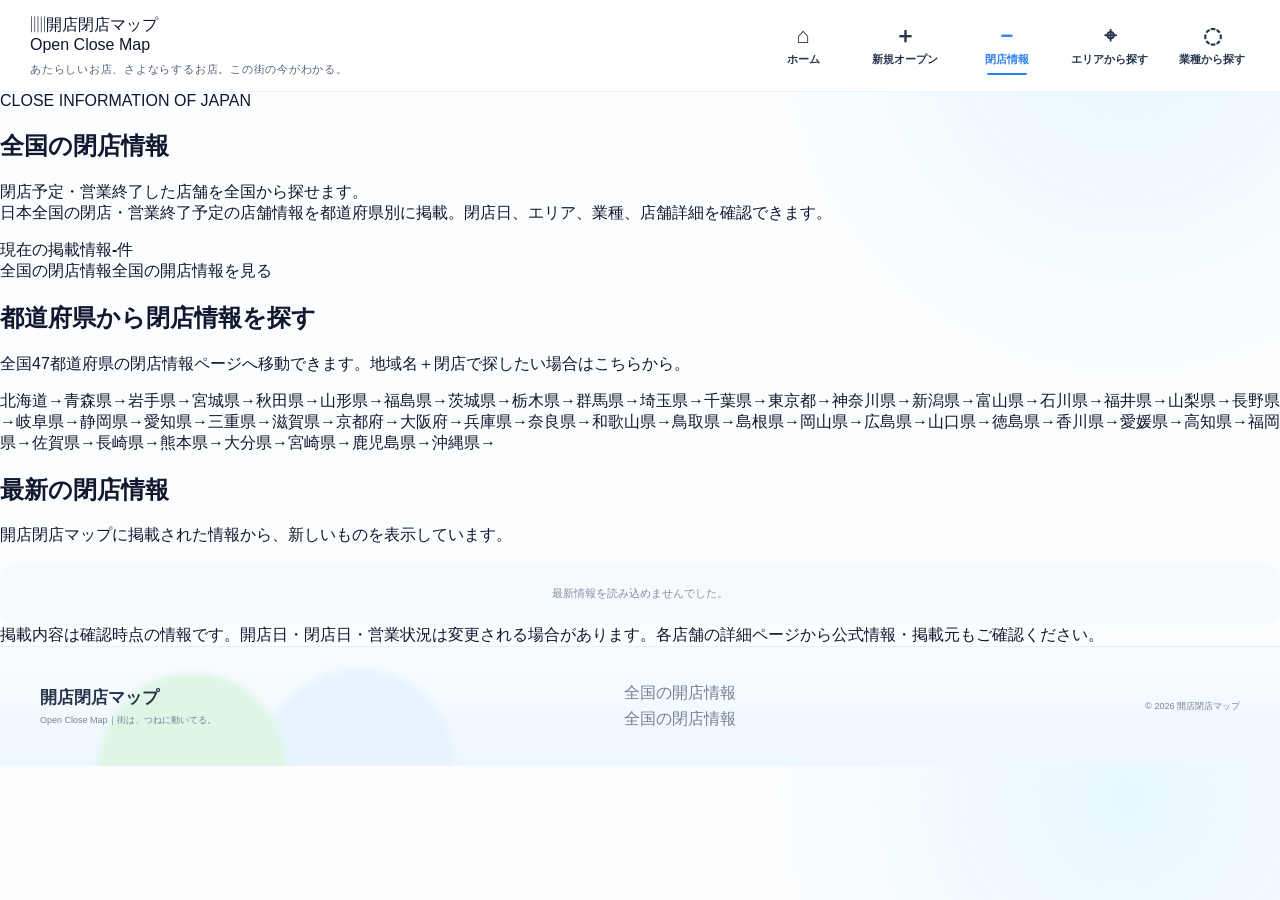
==== close/index.html @ d41801e4 "Add nationwide closing SEO landing page" ====
<!doctype html>
<html lang="ja">
<head>
<meta charset="utf-8">
<meta name="viewport" content="width=device-width,initial-scale=1">
<title>全国の閉店情報｜閉店予定・営業終了店舗一覧｜開店閉店マップ</title>
<meta name="description" content="日本全国の閉店・営業終了予定の店舗情報を都道府県別に掲載。閉店日、エリア、業種、店舗詳細を確認できます。">
<meta name="robots" content="index,follow,max-image-preview:large">
<link rel="canonical" href="https://open-close-map.onrender.com/close/">
<link rel="stylesheet" href="/styles.css">
<meta property="og:type" content="website">
<meta property="og:site_name" content="開店閉店マップ">
<meta property="og:title" content="全国の閉店情報｜閉店予定・営業終了店舗一覧｜開店閉店マップ">
<meta property="og:description" content="日本全国の閉店・営業終了予定の店舗情報を都道府県別に掲載。閉店日、エリア、業種、店舗詳細を確認できます。">
<meta property="og:url" content="https://open-close-map.onrender.com/close/">
<script type="application/ld+json">{"@context":"https://schema.org","@graph":[{"@type":"WebPage","name":"全国の閉店情報｜閉店予定・営業終了店舗一覧｜開店閉店マップ","url":"https://open-close-map.onrender.com/close/","description":"日本全国の閉店・営業終了予定の店舗情報を都道府県別に掲載。閉店日、エリア、業種、店舗詳細を確認できます。"},{"@type":"BreadcrumbList","itemListElement":[{"@type":"ListItem","position":1,"name":"トップ","item":"https://open-close-map.onrender.com/"},{"@type":"ListItem","position":2,"name":"全国の閉店情報","item":"https://open-close-map.onrender.com/close/"}]}]}</script>
<script async src="https://pagead2.googlesyndication.com/pagead/js/adsbygoogle.js?client=ca-pub-5776658615046901" crossorigin="anonymous"></script>
</head>
<body data-status-page="closing">
<header class="site-header">
  <a class="brand-wrap" href="/" aria-label="開店閉店マップ トップ">
    <div class="jp-brand-logo"><span class="jp-brand-pin">▥</span><span class="jp-brand-open">開店</span><span class="jp-brand-close">閉店</span><span class="jp-brand-map">マップ</span></div>
    <div class="brand-english">Open Close Map</div>
    <div class="brand-sub">あたらしいお店、さよならするお店。この街の今がわかる。</div>
  </a>
  <nav class="main-nav" aria-label="メインメニュー">
    <a href="/"><span class="nav-icon">⌂</span>ホーム</a>
    <a href="/open/"><span class="nav-icon">＋</span>新規オープン</a>
    <a href="/close/" class="active"><span class="nav-icon">−</span>閉店情報</a>
    <a href="/#areas"><span class="nav-icon">⌖</span>エリアから探す</a>
    <a href="/#categories"><span class="nav-icon">◌</span>業種から探す</a>
  </nav>
</header>
<main class="status-page-shell">
  <section class="status-page-hero close">
    <div class="status-kicker">CLOSE INFORMATION OF JAPAN</div>
    <h1>全国の閉店情報</h1>
    <p>閉店予定・営業終了した店舗を全国から探せます。<br>日本全国の閉店・営業終了予定の店舗情報を都道府県別に掲載。閉店日、エリア、業種、店舗詳細を確認できます。</p>
    <div class="status-page-count"><span>現在の掲載情報</span><strong id="statusTotal">-</strong><span>件</span></div>
    <div class="status-switch"><a class="close" href="/close/">全国の閉店情報</a><a class="open" href="/open/">全国の開店情報を見る</a></div>
  </section>
  <div class="status-page-grid">
    <section class="status-panel">
      <h2>都道府県から閉店情報を探す</h2>
      <p class="status-panel-copy">全国47都道府県の閉店情報ページへ移動できます。地域名＋閉店で探したい場合はこちらから。</p>
      <div class="prefecture-seo-grid"><a href="/area/北海道/close/"><span>北海道</span><b>→</b></a><a href="/area/青森県/close/"><span>青森県</span><b>→</b></a><a href="/area/岩手県/close/"><span>岩手県</span><b>→</b></a><a href="/area/宮城県/close/"><span>宮城県</span><b>→</b></a><a href="/area/秋田県/close/"><span>秋田県</span><b>→</b></a><a href="/area/山形県/close/"><span>山形県</span><b>→</b></a><a href="/area/福島県/close/"><span>福島県</span><b>→</b></a><a href="/area/茨城県/close/"><span>茨城県</span><b>→</b></a><a href="/area/栃木県/close/"><span>栃木県</span><b>→</b></a><a href="/area/群馬県/close/"><span>群馬県</span><b>→</b></a><a href="/area/埼玉県/close/"><span>埼玉県</span><b>→</b></a><a href="/area/千葉県/close/"><span>千葉県</span><b>→</b></a><a href="/area/東京都/close/"><span>東京都</span><b>→</b></a><a href="/area/神奈川県/close/"><span>神奈川県</span><b>→</b></a><a href="/area/新潟県/close/"><span>新潟県</span><b>→</b></a><a href="/area/富山県/close/"><span>富山県</span><b>→</b></a><a href="/area/石川県/close/"><span>石川県</span><b>→</b></a><a href="/area/福井県/close/"><span>福井県</span><b>→</b></a><a href="/area/山梨県/close/"><span>山梨県</span><b>→</b></a><a href="/area/長野県/close/"><span>長野県</span><b>→</b></a><a href="/area/岐阜県/close/"><span>岐阜県</span><b>→</b></a><a href="/area/静岡県/close/"><span>静岡県</span><b>→</b></a><a href="/area/愛知県/close/"><span>愛知県</span><b>→</b></a><a href="/area/三重県/close/"><span>三重県</span><b>→</b></a><a href="/area/滋賀県/close/"><span>滋賀県</span><b>→</b></a><a href="/area/京都府/close/"><span>京都府</span><b>→</b></a><a href="/area/大阪府/close/"><span>大阪府</span><b>→</b></a><a href="/area/兵庫県/close/"><span>兵庫県</span><b>→</b></a><a href="/area/奈良県/close/"><span>奈良県</span><b>→</b></a><a href="/area/和歌山県/close/"><span>和歌山県</span><b>→</b></a><a href="/area/鳥取県/close/"><span>鳥取県</span><b>→</b></a><a href="/area/島根県/close/"><span>島根県</span><b>→</b></a><a href="/area/岡山県/close/"><span>岡山県</span><b>→</b></a><a href="/area/広島県/close/"><span>広島県</span><b>→</b></a><a href="/area/山口県/close/"><span>山口県</span><b>→</b></a><a href="/area/徳島県/close/"><span>徳島県</span><b>→</b></a><a href="/area/香川県/close/"><span>香川県</span><b>→</b></a><a href="/area/愛媛県/close/"><span>愛媛県</span><b>→</b></a><a href="/area/高知県/close/"><span>高知県</span><b>→</b></a><a href="/area/福岡県/close/"><span>福岡県</span><b>→</b></a><a href="/area/佐賀県/close/"><span>佐賀県</span><b>→</b></a><a href="/area/長崎県/close/"><span>長崎県</span><b>→</b></a><a href="/area/熊本県/close/"><span>熊本県</span><b>→</b></a><a href="/area/大分県/close/"><span>大分県</span><b>→</b></a><a href="/area/宮崎県/close/"><span>宮崎県</span><b>→</b></a><a href="/area/鹿児島県/close/"><span>鹿児島県</span><b>→</b></a><a href="/area/沖縄県/close/"><span>沖縄県</span><b>→</b></a></div>
    </section>
    <section class="status-panel">
      <h2>最新の閉店情報</h2>
      <p class="status-panel-copy">開店閉店マップに掲載された情報から、新しいものを表示しています。</p>
      <div id="statusLatest" class="status-latest-list"><div class="empty">読み込み中...</div></div>
    </section>
  </div>
  <div class="status-page-note">掲載内容は確認時点の情報です。開店日・閉店日・営業状況は変更される場合があります。各店舗の詳細ページから公式情報・掲載元もご確認ください。</div>
</main>
<footer class="site-footer"><div><strong>開店閉店マップ</strong><span>Open Close Map｜街は、つねに動いてる。</span></div><div class="footer-seo-links"><a href="/open/">全国の開店情報</a><a href="/close/">全国の閉店情報</a></div><small>© 2026 開店閉店マップ</small></footer>
<script src="/analytics.js"></script>
<script src="/status-page.js"></script>
</body>
</html>
---- styles.css ----
*{box-sizing:border-box}
:root{
  --ink:#11182f;
  --muted:#657187;
  --line:#e6edf5;
  --blue:#2f80ed;
  --sky:#eefdff;
  --green:#35b458;
  --green-soft:#e9f9ee;
  --pink:#ff5278;
  --pink-soft:#fff0f4;
  --orange:#f6a938;
  --shadow:0 18px 50px rgba(42,79,118,.10);
}
html{scroll-behavior:smooth}
body{
  margin:0;
  color:var(--ink);
  background:
    radial-gradient(circle at 88% 4%,rgba(170,232,255,.24),transparent 26%),
    #fbfdff;
  font-family:-apple-system,BlinkMacSystemFont,"Hiragino Kaku Gothic ProN","Yu Gothic",Meiryo,sans-serif;
  -webkit-font-smoothing:antialiased;
}
button,input{font:inherit}
button{cursor:pointer}
a{color:inherit;text-decoration:none}

.site-header{
  height:92px;
  padding:0 max(30px,calc((100vw - 1440px)/2));
  display:flex;
  align-items:center;
  justify-content:space-between;
  gap:38px;
  position:relative;
  z-index:30;
  background:rgba(255,255,255,.93);
  backdrop-filter:blur(16px);
  border-bottom:1px solid rgba(230,237,245,.72);
}
.brand-wrap{display:block;min-width:330px}
.brand-logo{
  display:flex;
  align-items:center;
  gap:1px;
  font-size:31px;
  line-height:1;
  font-weight:900;
  letter-spacing:-1.8px;
  white-space:nowrap;
}
.brand-open,.brand-close{
  width:35px;height:35px;
  border-radius:50% 50% 50% 12px;
  display:inline-grid;
  place-items:center;
  transform:rotate(-45deg);
  color:#fff;
  font-size:22px;
  margin-right:-1px;
  box-shadow:0 6px 14px rgba(0,0,0,.08);
}
.brand-open{background:linear-gradient(145deg,#63ca64,#2ca951)}
.brand-close{background:linear-gradient(145deg,#ff7692,#f63b67)}
.brand-open::first-letter,.brand-close::first-letter{transform:rotate(45deg)}
.brand-map{margin-left:5px}
.brand-sub{margin-top:8px;font-size:11px;letter-spacing:.07em;color:#536078}

.main-nav{
  display:flex;
  align-items:center;
  justify-content:flex-end;
  gap:26px;
  flex:1;
}
.main-nav a{
  display:flex;
  flex-direction:column;
  align-items:center;
  gap:5px;
  min-width:76px;
  font-size:11px;
  font-weight:800;
  color:#26334c;
  position:relative;
  padding:10px 0;
}
.main-nav a::after{
  content:"";
  position:absolute;
  left:18px;right:18px;bottom:2px;
  height:2px;border-radius:2px;
  background:transparent;
}
.main-nav a:hover,.main-nav a.active{color:var(--blue)}
.main-nav a.active::after{background:var(--blue)}
.nav-icon{font-size:22px;line-height:1;color:inherit}

.hero-shell{
  max-width:1460px;
  margin:0 auto;
  padding:44px 30px 0;
}
.hero-main{
  min-height:590px;
  display:grid;
  grid-template-columns:minmax(360px,.72fr) minmax(620px,1.55fr);
  gap:20px;
  align-items:center;
  background:linear-gradient(120deg,#fff 0%,#fff 28%,#f0fbff 72%,#e7f9ff 100%);
  border-radius:34px;
  overflow:hidden;
  box-shadow:var(--shadow);
  border:1px solid #edf3f8;
  position:relative;
}
.hero-main::before{
  content:"";
  position:absolute;
  width:360px;height:360px;border-radius:50%;
  left:-170px;bottom:-220px;
  background:#eef9ff;
}
.hero-copy{
  padding:60px 18px 66px 54px;
  position:relative;
  z-index:5;
}
.eyebrow{
  display:inline-flex;
  align-items:center;
  gap:7px;
  color:#2f80ed;
  font-size:11px;
  font-weight:900;
  letter-spacing:.16em;
  margin-bottom:18px;
}
.eyebrow::before{
  content:"";
  width:18px;height:6px;
  border-radius:99px;
  background:linear-gradient(90deg,var(--green) 50%,var(--pink) 50%);
}
.hero-copy h1{
  margin:0;
  font-size:clamp(46px,5vw,76px);
  line-height:1.04;
  letter-spacing:-.055em;
  font-weight:900;
}
.hero-copy p{
  margin:22px 0 24px;
  color:#36435c;
  font-size:17px;
  font-weight:700;
  line-height:1.8;
  letter-spacing:.02em;
}
.search-box{
  width:min(100%,520px);
  display:grid;
  grid-template-columns:38px 1fr 104px;
  align-items:center;
  height:64px;
  background:#fff;
  border:1px solid #cfe0f0;
  border-radius:999px;
  padding:5px 6px 5px 16px;
  box-shadow:0 12px 30px rgba(69,118,163,.10);
}
.search-icon{font-size:28px;color:#7887a0;transform:rotate(-12deg)}
.search-box input{
  width:100%;
  border:0;
  outline:0;
  background:transparent;
  color:var(--ink);
  font-size:14px;
  min-width:0;
}
.search-box input::placeholder{color:#8996aa}
.search-box button{
  height:52px;
  border:0;
  border-radius:999px;
  background:linear-gradient(135deg,#3d93f5,#2676df);
  color:#fff;
  font-weight:900;
  box-shadow:0 8px 20px rgba(47,128,237,.23);
}
.hero-shortcuts{
  margin-top:18px;
  display:flex;
  gap:9px;
  flex-wrap:wrap;
}
.shortcut{
  border:0;
  border-radius:999px;
  padding:9px 13px 9px 9px;
  display:flex;
  align-items:center;
  gap:7px;
  background:#fff;
  color:#4d5a70;
  font-size:11px;
  font-weight:800;
  box-shadow:0 8px 18px rgba(68,90,110,.06);
}
.shortcut span{
  padding:5px 8px;
  border-radius:999px;
  color:#fff;
  font-size:9px;
  letter-spacing:.03em;
}
.shortcut.open span{background:var(--green)}
.shortcut.close span{background:var(--pink)}

.hero-map{
  align-self:stretch;
  min-height:590px;
  position:relative;
  overflow:hidden;
  background:#dff6ff;
}
.hero-map>img{
  width:100%;
  height:100%;
  object-fit:cover;
  object-position:center;
  display:block;
  transform:scale(1.05);
}
.hero-map::before{
  content:"";
  position:absolute;
  inset:0 auto 0 0;
  width:110px;
  z-index:2;
  background:linear-gradient(90deg,#f8fdff 0%,rgba(248,253,255,.78) 28%,transparent 100%);
  pointer-events:none;
}
.map-glow{
  position:absolute;inset:auto -80px -90px auto;
  width:310px;height:310px;border-radius:50%;
  background:rgba(255,255,255,.44);
  filter:blur(14px);
}
.hero-latest-card{
  position:absolute;
  z-index:5;
  right:24px;
  bottom:24px;
  width:min(480px,62%);
  background:rgba(255,255,255,.94);
  backdrop-filter:blur(13px);
  border:1px solid rgba(255,255,255,.78);
  border-radius:18px;
  padding:16px 18px 13px;
  box-shadow:0 18px 45px rgba(48,93,124,.16);
}
.hero-latest-head{
  display:flex;
  align-items:center;
  justify-content:space-between;
  gap:15px;
  margin-bottom:8px;
}
.hero-latest-head strong{font-size:13px}
.hero-latest-head a{font-size:10px;color:var(--blue);font-weight:900}
.hero-latest-list{display:grid}
.hero-mini-row{
  display:grid;
  grid-template-columns:54px minmax(0,1fr) auto;
  align-items:center;
  gap:9px;
  min-height:34px;
  border-top:1px solid #eef2f6;
  font-size:10px;
}
.hero-mini-row:first-child{border-top:0}
.hero-mini-status{
  text-align:center;
  padding:4px 5px;
  border-radius:999px;
  color:#fff;
  font-size:8px;
  font-weight:900;
}
.hero-mini-status.opening,.hero-mini-status.open{background:var(--green)}
.hero-mini-status.closing,.hero-mini-status.closed{background:var(--pink)}
.hero-mini-status.tenant{background:var(--orange)}
.hero-mini-name{
  overflow:hidden;
  white-space:nowrap;
  text-overflow:ellipsis;
  font-weight:800;
}
.hero-mini-date{color:#8490a2;white-space:nowrap}
.mini-loading{font-size:11px;color:#8b96a7;padding:12px 0}

.hero-stats{
  max-width:1280px;
  margin:-18px auto 0;
  display:grid;
  grid-template-columns:1.2fr .8fr .8fr;
  gap:14px;
  position:relative;
  z-index:10;
  padding:0 18px;
}
.hero-stat{
  min-height:112px;
  background:#fff;
  border:1px solid #eaf0f5;
  border-radius:20px;
  box-shadow:0 15px 40px rgba(55,86,110,.10);
  display:flex;
  align-items:center;
  gap:20px;
  padding:20px 24px;
}
.stat-icon{
  width:64px;height:64px;border-radius:50%;
  display:grid;place-items:center;
  font-size:28px;font-weight:900;
  background:var(--green-soft);color:var(--green)
}
.hero-stat.close .stat-icon{background:var(--pink-soft);color:var(--pink)}
.hero-stat.total .stat-icon{background:#edf8ff;color:#3494df;border-radius:18px}
.hero-stat span{display:block;font-size:12px;font-weight:900;color:#39465d;margin-bottom:5px}
.hero-stat strong{font-size:35px;line-height:1;letter-spacing:-.04em}
.hero-stat small{font-size:12px;margin-left:5px;color:#58657a;font-weight:800}
.hero-stat.open strong{color:#249f48}
.hero-stat.close strong{color:#ef4468}

.micro-stats{
  display:flex;
  align-items:center;
  justify-content:center;
  gap:12px;
  margin:15px 0 0;
  font-size:11px;
  color:#738095;
}
.micro-stats strong{color:#26334b}
.micro-stats i{width:3px;height:3px;border-radius:50%;background:#bbc5d0}

.finder-wrap,.national-insights,.latest-section{
  max-width:1240px;
  margin:74px auto 0;
  padding:0 24px;
}
.section-intro{text-align:center;margin-bottom:25px}
.section-intro>span,.section-label{
  color:#4192e7;
  font-size:10px;
  font-weight:900;
  letter-spacing:.17em;
}
.section-intro h2{
  margin:8px 0 7px;
  font-size:30px;
  letter-spacing:-.035em;
}
.section-intro p{margin:0;color:#7a8799;font-size:12px}

.finder-grid{
  display:grid;
  grid-template-columns:1fr 1fr;
  gap:18px;
}
.finder-card,.national-panel{
  background:#fff;
  border:1px solid #e7eef5;
  border-radius:24px;
  box-shadow:0 14px 40px rgba(56,83,107,.07);
}
.finder-card{padding:25px}
.finder-card-head{
  display:flex;align-items:center;justify-content:space-between;
  margin-bottom:18px;
}
.finder-card h3{font-size:21px;margin:5px 0 0}
.finder-icon{
  width:46px;height:46px;border-radius:15px;
  display:grid;place-items:center;
  font-size:22px;font-weight:900;
}
.finder-icon.green{color:var(--green);background:var(--green-soft)}
.finder-icon.blue{color:#3d86df;background:#eaf5ff}
.area-grid,.category-grid{
  display:grid;
  grid-template-columns:repeat(3,1fr);
  gap:9px;
}
.area-grid button,.category-grid button{
  min-height:51px;
  border:1px solid #e6edf3;
  border-radius:13px;
  background:#fbfdff;
  color:#2f3b50;
  font-size:12px;
  font-weight:800;
  transition:.16s ease;
}
.area-grid button{
  display:flex;align-items:center;justify-content:space-between;
  padding:0 13px;
}
.area-grid button b{font-size:13px;color:#9aabba}
.area-grid button:hover,.category-grid button:hover{
  transform:translateY(-2px);
  border-color:#b8d8f5;
  background:#f2faff;
  box-shadow:0 8px 20px rgba(60,112,153,.08);
}
.category-grid button small{font-size:9px;color:#95a1b2;margin-left:4px}
.finder-note{margin:12px 2px 0;color:#9aa5b4;font-size:10px}

.national-panel{padding:28px}
.national-head{
  display:flex;justify-content:space-between;align-items:flex-start;gap:18px;
  margin-bottom:15px
}
.national-head h2{font-size:26px;margin:6px 0 5px;letter-spacing:-.03em}
.national-head p{margin:0;color:#7b8798;font-size:11px}
.national-trend-badge{
  border-radius:999px;
  padding:8px 12px;
  background:#eef8ff;
  color:#2d7fc8;
  font-size:10px;
  font-weight:900;
}
.national-kpis{
  display:flex;gap:10px;flex-wrap:wrap;margin:0 0 15px
}
.national-kpis span{
  padding:7px 11px;border-radius:999px;
  background:#f4f7fa;color:#6e7b8d;font-size:10px;font-weight:800
}
.national-kpis span.open{background:var(--green-soft);color:#298f47}
.national-kpis span.close{background:var(--pink-soft);color:#d94363}
.national-kpis strong{margin-left:4px;font-size:12px}
.national-grid{
  display:grid;
  grid-template-columns:minmax(0,1.7fr) minmax(245px,.72fr);
  gap:18px;
}
.national-chart-wrap{
  min-height:260px;
  border:1px solid #e8eef4;
  border-radius:18px;
  background:linear-gradient(180deg,#fafdff,#f7fbfe);
  padding:13px;
}
.national-svg{display:block;width:100%;height:auto}
.nat-grid{stroke:#e5edf4;stroke-width:1}
.nat-axis{fill:#93a0b1;font-size:9px}
.nat-open-bar{fill:#45be63;opacity:.25}
.nat-close-bar{fill:#ff5d7d;opacity:.24}
.nat-open-line{fill:none;stroke:#36ad57;stroke-width:3;stroke-linecap:round;stroke-linejoin:round}
.nat-close-line{fill:none;stroke:#f04c6e;stroke-width:3;stroke-linecap:round;stroke-linejoin:round}
.nat-open-dot{fill:#36ad57;stroke:#fff;stroke-width:2}
.nat-close-dot{fill:#f04c6e;stroke:#fff;stroke-width:2}
.national-legend{display:flex;gap:14px;margin-top:7px;color:#8490a2;font-size:9px}
.national-legend i{width:7px;height:7px;border-radius:50%;display:inline-block;margin-right:4px}
.national-legend .open{background:var(--green)}
.national-legend .close{background:var(--pink)}
.national-categories h3{font-size:13px;margin:4px 0 10px}
.national-cat-list{display:grid;gap:7px}
.national-cat-row{
  display:flex;align-items:center;justify-content:space-between;gap:10px;
  min-height:39px;padding:0 11px;
  border:1px solid #e8eef4;border-radius:12px;background:#fbfdff;
  font-size:10px;font-weight:800
}
.national-cat-row span{overflow:hidden;white-space:nowrap;text-overflow:ellipsis}
.national-cat-row strong.up{color:#25a74c}
.national-cat-row strong.down{color:#ea4967}
.national-cat-row strong.flat{color:#7e8998}
.national-note{margin-top:11px;color:#9ba5b2;font-size:9px;line-height:1.7}

.latest-section{margin-bottom:80px}
.latest-head{
  display:flex;align-items:flex-end;justify-content:space-between;gap:20px;
  margin-bottom:22px;
}
.latest-head h2{font-size:27px;margin:6px 0 0;letter-spacing:-.03em}
.status-tabs{
  display:flex;gap:5px;padding:5px;border-radius:999px;background:#f0f4f8
}
.status-tab{
  min-width:74px;border:0;border-radius:999px;
  padding:9px 15px;background:transparent;
  color:#718095;font-size:10px;font-weight:900
}
.status-tab.active{background:#263651;color:#fff;box-shadow:0 5px 13px rgba(31,48,74,.15)}
.status-tab.opening:not(.active){color:#279f4b}
.status-tab.closing:not(.active){color:#df4465}
.status-tab.active.opening{background:var(--green)}
.status-tab.active.closing{background:var(--pink)}

.store-grid{display:grid;grid-template-columns:repeat(2,1fr);gap:13px}
.store-card{
  min-height:112px;
  display:grid;
  grid-template-columns:58px minmax(0,1fr) auto;
  align-items:center;
  gap:16px;
  background:#fff;
  border:1px solid #e7edf3;
  border-radius:18px;
  padding:17px 18px;
  box-shadow:0 9px 24px rgba(50,76,99,.055);
  transition:.17s ease;
  cursor:pointer;
}
.store-card:hover{
  transform:translateY(-2px);
  border-color:#cde1f1;
  box-shadow:0 15px 34px rgba(55,89,116,.10)
}
.status-orb{
  width:58px;height:58px;border-radius:50% 50% 50% 16px;
  display:grid;place-items:center;
  transform:rotate(-45deg);
  color:#fff;
  box-shadow:0 8px 18px rgba(45,90,70,.10)
}
.status-orb>span{transform:rotate(45deg);font-size:24px}
.status-orb.opening,.status-orb.open{background:linear-gradient(145deg,#58ca69,#27a64b)}
.status-orb.closing,.status-orb.closed{background:linear-gradient(145deg,#ff7390,#f23e64)}
.status-orb.tenant{background:linear-gradient(145deg,#ffc15c,#ed9a21)}
.store-body{min-width:0}
.store-topline{
  display:flex;align-items:center;gap:7px;margin-bottom:6px
}
.badge{
  display:inline-flex;align-items:center;
  padding:4px 8px;border-radius:999px;
  font-size:8px;font-weight:900;color:#fff
}
.badge.opening,.badge.open{background:var(--green)}
.badge.closing,.badge.closed{background:var(--pink)}
.badge.tenant{background:var(--orange)}
.store-name{
  font-size:14px;font-weight:900;
  overflow:hidden;white-space:nowrap;text-overflow:ellipsis
}
.store-meta{font-size:10px;color:#788497;line-height:1.6}
.store-tags{display:flex;gap:5px;margin-top:5px;flex-wrap:wrap}
.store-tag{
  padding:3px 7px;border-radius:999px;
  background:#f2f6f9;color:#718095;font-size:8px;font-weight:800
}
.store-date{
  color:#8894a5;font-size:9px;white-space:nowrap;text-align:right
}
.empty{
  grid-column:1/-1;
  padding:24px;
  border-radius:16px;
  background:#f7fafc;
  color:#8490a2;
  font-size:11px;
  text-align:center
}

.site-footer{
  min-height:120px;
  padding:30px max(30px,calc((100vw - 1200px)/2));
  display:flex;align-items:center;justify-content:space-between;
  background:
    radial-gradient(circle at 15% 100%,#dff5e6 0 8%,transparent 9%),
    radial-gradient(circle at 28% 100%,#e7f4ff 0 10%,transparent 11%),
    linear-gradient(180deg,#f9fcff,#eef8ff);
  color:#738095;
  border-top:1px solid #e8eff5
}
.site-footer div{display:flex;flex-direction:column;gap:5px}
.site-footer strong{color:#26334b;font-size:17px}
.site-footer span,.site-footer small{font-size:9px}

@media(max-width:1100px){
  .site-header{height:auto;padding:17px 24px;align-items:flex-start}
  .brand-wrap{min-width:260px}
  .brand-logo{font-size:27px}
  .main-nav{gap:12px}
  .main-nav a{min-width:58px;font-size:9px}
  .nav-icon{font-size:18px}
  .hero-main{grid-template-columns:.78fr 1.22fr}
  .hero-copy{padding-left:38px}
  .hero-latest-card{width:70%}
}

@media(max-width:850px){
  .site-header{display:block}
  .brand-wrap{min-width:0}
  .main-nav{
    margin-top:14px;
    justify-content:flex-start;
    overflow-x:auto;
    padding-bottom:2px
  }
  .main-nav a{flex:0 0 auto}
  .hero-shell{padding:22px 14px 0}
  .hero-main{
    display:block;
    min-height:0;
    border-radius:25px;
  }
  .hero-copy{padding:38px 26px 28px}
  .hero-copy h1{font-size:54px}
  .hero-copy p{font-size:14px}
  .hero-map{min-height:430px}
  .hero-map::before{display:none}
  .hero-latest-card{right:14px;bottom:14px;width:70%}
  .hero-stats{grid-template-columns:1fr 1fr;margin-top:13px}
  .hero-stat.total{grid-column:1/-1}
  .finder-grid,.national-grid{grid-template-columns:1fr}
  .finder-wrap,.national-insights,.latest-section{margin-top:55px;padding:0 15px}
  .store-grid{grid-template-columns:1fr}
}

@media(max-width:560px){
  .site-header{padding:14px 16px}
  .brand-logo{font-size:24px}
  .brand-open,.brand-close{width:29px;height:29px;font-size:18px}
  .brand-sub{font-size:9px}
  .main-nav{gap:8px}
  .main-nav a{min-width:56px}
  .hero-copy{padding:32px 20px 24px}
  .hero-copy h1{font-size:45px}
  .desktop-br{display:none}
  .search-box{height:56px;grid-template-columns:31px 1fr 76px;padding-left:13px}
  .search-box button{height:46px}
  .search-box input{font-size:12px}
  .hero-map{min-height:350px}
  .hero-map>img{object-position:58% center}
  .hero-latest-card{
    left:12px;right:12px;bottom:12px;width:auto;
    padding:12px 13px 10px
  }
  .hero-latest-head strong{font-size:11px}
  .hero-mini-row{grid-template-columns:48px minmax(0,1fr)}
  .hero-mini-date{display:none}
  .hero-stats{padding:0;grid-template-columns:1fr;margin-top:11px}
  .hero-stat.total{grid-column:auto}
  .hero-stat{min-height:88px;padding:15px 18px}
  .stat-icon{width:50px;height:50px}
  .hero-stat strong{font-size:29px}
  .area-grid,.category-grid{grid-template-columns:1fr 1fr}
  .national-panel,.finder-card{padding:20px}
  .national-head,.latest-head{display:block}
  .national-trend-badge{display:inline-block;margin-top:12px}
  .status-tabs{margin-top:13px;width:100%}
  .status-tab{flex:1;min-width:0}
  .store-card{grid-template-columns:48px minmax(0,1fr)}
  .status-orb{width:48px;height:48px}
  .store-date{display:none}
  .site-footer{display:block;padding:25px 18px}
  .site-footer small{display:block;margin-top:14px}
}
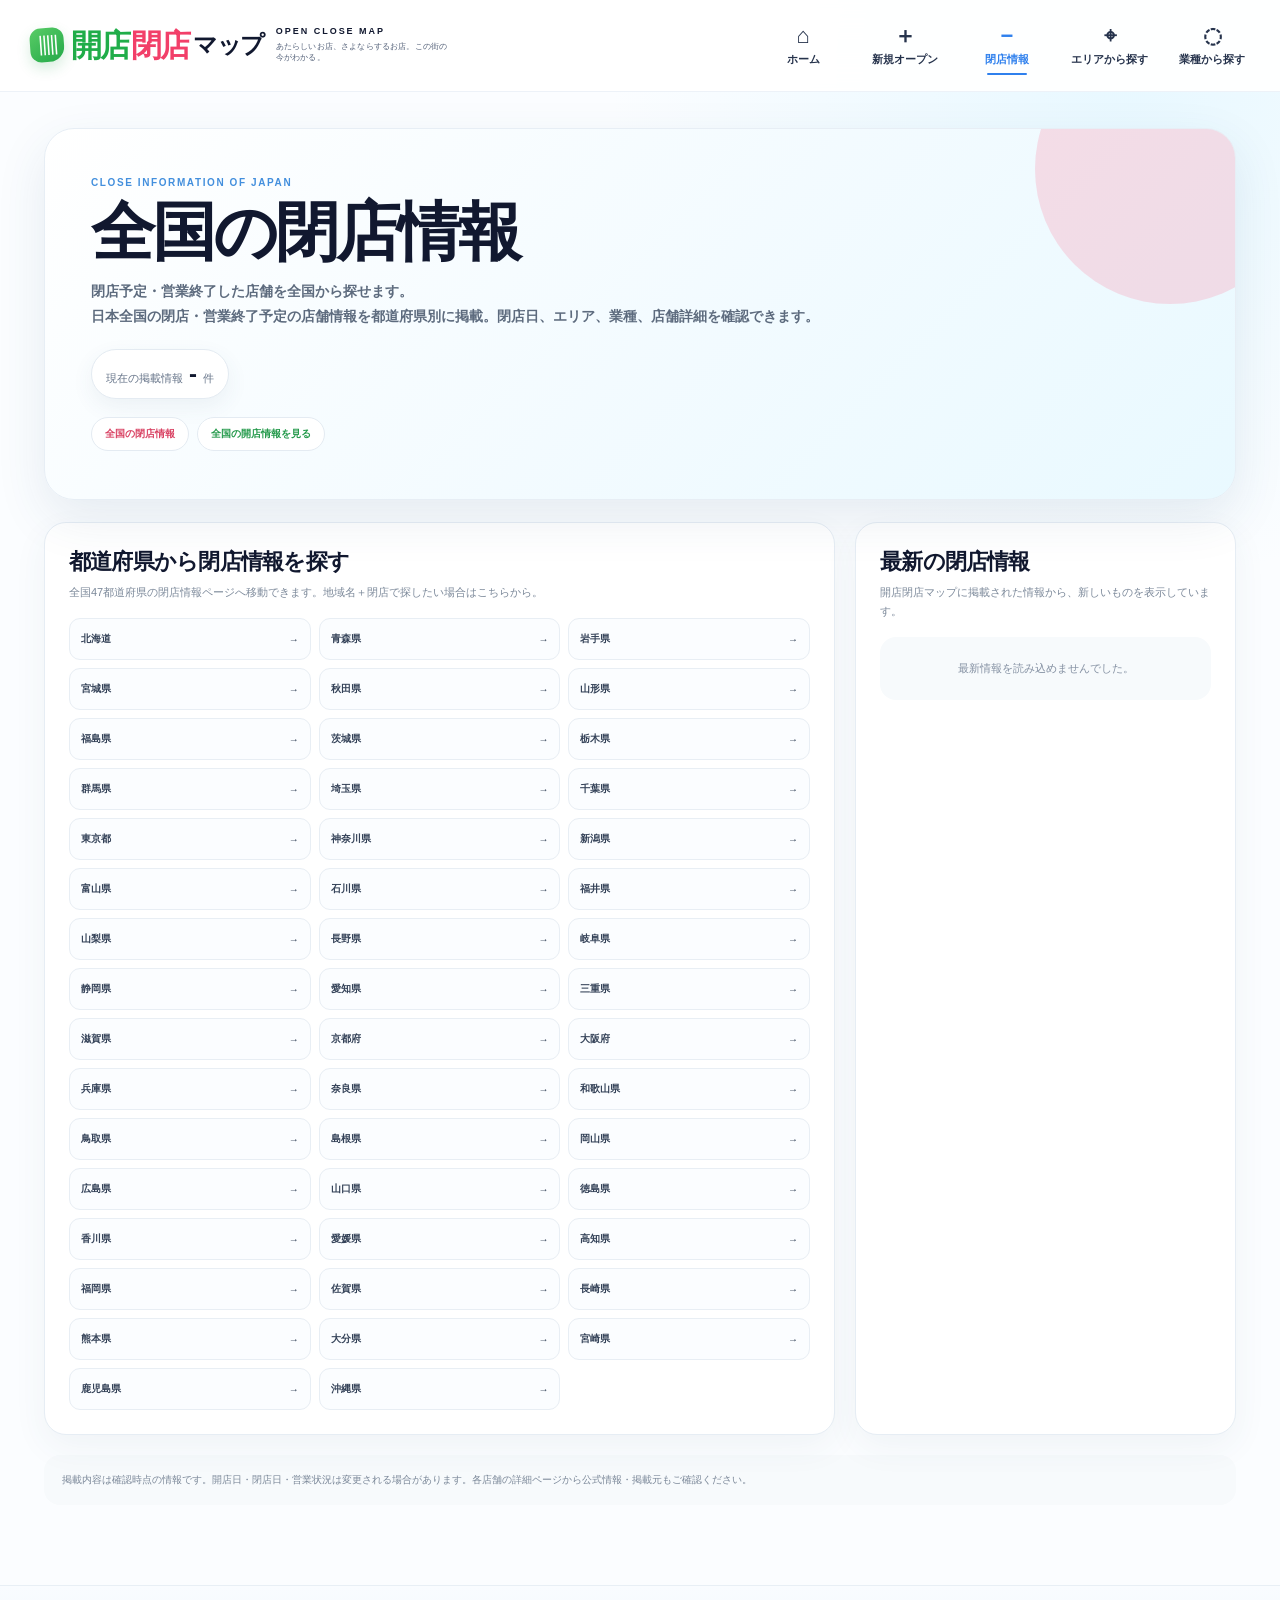
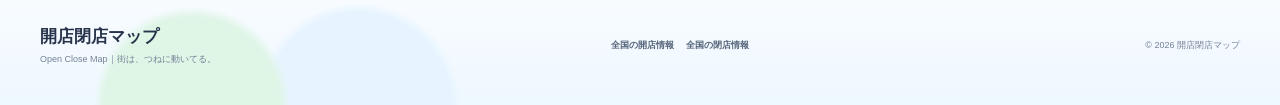
==== commit 1fa273f0: "Use live prefecture closing pages and status page styles" ====
--- a/close/index.html
+++ b/close/index.html
@@ -8,6 +8,7 @@
 <meta name="robots" content="index,follow,max-image-preview:large">
 <link rel="canonical" href="https://open-close-map.onrender.com/close/">
 <link rel="stylesheet" href="/styles.css">
+<link rel="stylesheet" href="/seo-status.css">
 <meta property="og:type" content="website">
 <meta property="og:site_name" content="開店閉店マップ">
 <meta property="og:title" content="全国の閉店情報｜閉店予定・営業終了店舗一覧｜開店閉店マップ">
@@ -43,7 +44,7 @@
     <section class="status-panel">
       <h2>都道府県から閉店情報を探す</h2>
       <p class="status-panel-copy">全国47都道府県の閉店情報ページへ移動できます。地域名＋閉店で探したい場合はこちらから。</p>
-      <div class="prefecture-seo-grid"><a href="/area/北海道/close/"><span>北海道</span><b>→</b></a><a href="/area/青森県/close/"><span>青森県</span><b>→</b></a><a href="/area/岩手県/close/"><span>岩手県</span><b>→</b></a><a href="/area/宮城県/close/"><span>宮城県</span><b>→</b></a><a href="/area/秋田県/close/"><span>秋田県</span><b>→</b></a><a href="/area/山形県/close/"><span>山形県</span><b>→</b></a><a href="/area/福島県/close/"><span>福島県</span><b>→</b></a><a href="/area/茨城県/close/"><span>茨城県</span><b>→</b></a><a href="/area/栃木県/close/"><span>栃木県</span><b>→</b></a><a href="/area/群馬県/close/"><span>群馬県</span><b>→</b></a><a href="/area/埼玉県/close/"><span>埼玉県</span><b>→</b></a><a href="/area/千葉県/close/"><span>千葉県</span><b>→</b></a><a href="/area/東京都/close/"><span>東京都</span><b>→</b></a><a href="/area/神奈川県/close/"><span>神奈川県</span><b>→</b></a><a href="/area/新潟県/close/"><span>新潟県</span><b>→</b></a><a href="/area/富山県/close/"><span>富山県</span><b>→</b></a><a href="/area/石川県/close/"><span>石川県</span><b>→</b></a><a href="/area/福井県/close/"><span>福井県</span><b>→</b></a><a href="/area/山梨県/close/"><span>山梨県</span><b>→</b></a><a href="/area/長野県/close/"><span>長野県</span><b>→</b></a><a href="/area/岐阜県/close/"><span>岐阜県</span><b>→</b></a><a href="/area/静岡県/close/"><span>静岡県</span><b>→</b></a><a href="/area/愛知県/close/"><span>愛知県</span><b>→</b></a><a href="/area/三重県/close/"><span>三重県</span><b>→</b></a><a href="/area/滋賀県/close/"><span>滋賀県</span><b>→</b></a><a href="/area/京都府/close/"><span>京都府</span><b>→</b></a><a href="/area/大阪府/close/"><span>大阪府</span><b>→</b></a><a href="/area/兵庫県/close/"><span>兵庫県</span><b>→</b></a><a href="/area/奈良県/close/"><span>奈良県</span><b>→</b></a><a href="/area/和歌山県/close/"><span>和歌山県</span><b>→</b></a><a href="/area/鳥取県/close/"><span>鳥取県</span><b>→</b></a><a href="/area/島根県/close/"><span>島根県</span><b>→</b></a><a href="/area/岡山県/close/"><span>岡山県</span><b>→</b></a><a href="/area/広島県/close/"><span>広島県</span><b>→</b></a><a href="/area/山口県/close/"><span>山口県</span><b>→</b></a><a href="/area/徳島県/close/"><span>徳島県</span><b>→</b></a><a href="/area/香川県/close/"><span>香川県</span><b>→</b></a><a href="/area/愛媛県/close/"><span>愛媛県</span><b>→</b></a><a href="/area/高知県/close/"><span>高知県</span><b>→</b></a><a href="/area/福岡県/close/"><span>福岡県</span><b>→</b></a><a href="/area/佐賀県/close/"><span>佐賀県</span><b>→</b></a><a href="/area/長崎県/close/"><span>長崎県</span><b>→</b></a><a href="/area/熊本県/close/"><span>熊本県</span><b>→</b></a><a href="/area/大分県/close/"><span>大分県</span><b>→</b></a><a href="/area/宮崎県/close/"><span>宮崎県</span><b>→</b></a><a href="/area/鹿児島県/close/"><span>鹿児島県</span><b>→</b></a><a href="/area/沖縄県/close/"><span>沖縄県</span><b>→</b></a></div>
+      <div class="prefecture-seo-grid"><a href="/area/北海道?status=closing"><span>北海道</span><b>→</b></a><a href="/area/青森県?status=closing"><span>青森県</span><b>→</b></a><a href="/area/岩手県?status=closing"><span>岩手県</span><b>→</b></a><a href="/area/宮城県?status=closing"><span>宮城県</span><b>→</b></a><a href="/area/秋田県?status=closing"><span>秋田県</span><b>→</b></a><a href="/area/山形県?status=closing"><span>山形県</span><b>→</b></a><a href="/area/福島県?status=closing"><span>福島県</span><b>→</b></a><a href="/area/茨城県?status=closing"><span>茨城県</span><b>→</b></a><a href="/area/栃木県?status=closing"><span>栃木県</span><b>→</b></a><a href="/area/群馬県?status=closing"><span>群馬県</span><b>→</b></a><a href="/area/埼玉県?status=closing"><span>埼玉県</span><b>→</b></a><a href="/area/千葉県?status=closing"><span>千葉県</span><b>→</b></a><a href="/area/東京都?status=closing"><span>東京都</span><b>→</b></a><a href="/area/神奈川県?status=closing"><span>神奈川県</span><b>→</b></a><a href="/area/新潟県?status=closing"><span>新潟県</span><b>→</b></a><a href="/area/富山県?status=closing"><span>富山県</span><b>→</b></a><a href="/area/石川県?status=closing"><span>石川県</span><b>→</b></a><a href="/area/福井県?status=closing"><span>福井県</span><b>→</b></a><a href="/area/山梨県?status=closing"><span>山梨県</span><b>→</b></a><a href="/area/長野県?status=closing"><span>長野県</span><b>→</b></a><a href="/area/岐阜県?status=closing"><span>岐阜県</span><b>→</b></a><a href="/area/静岡県?status=closing"><span>静岡県</span><b>→</b></a><a href="/area/愛知県?status=closing"><span>愛知県</span><b>→</b></a><a href="/area/三重県?status=closing"><span>三重県</span><b>→</b></a><a href="/area/滋賀県?status=closing"><span>滋賀県</span><b>→</b></a><a href="/area/京都府?status=closing"><span>京都府</span><b>→</b></a><a href="/area/大阪府?status=closing"><span>大阪府</span><b>→</b></a><a href="/area/兵庫県?status=closing"><span>兵庫県</span><b>→</b></a><a href="/area/奈良県?status=closing"><span>奈良県</span><b>→</b></a><a href="/area/和歌山県?status=closing"><span>和歌山県</span><b>→</b></a><a href="/area/鳥取県?status=closing"><span>鳥取県</span><b>→</b></a><a href="/area/島根県?status=closing"><span>島根県</span><b>→</b></a><a href="/area/岡山県?status=closing"><span>岡山県</span><b>→</b></a><a href="/area/広島県?status=closing"><span>広島県</span><b>→</b></a><a href="/area/山口県?status=closing"><span>山口県</span><b>→</b></a><a href="/area/徳島県?status=closing"><span>徳島県</span><b>→</b></a><a href="/area/香川県?status=closing"><span>香川県</span><b>→</b></a><a href="/area/愛媛県?status=closing"><span>愛媛県</span><b>→</b></a><a href="/area/高知県?status=closing"><span>高知県</span><b>→</b></a><a href="/area/福岡県?status=closing"><span>福岡県</span><b>→</b></a><a href="/area/佐賀県?status=closing"><span>佐賀県</span><b>→</b></a><a href="/area/長崎県?status=closing"><span>長崎県</span><b>→</b></a><a href="/area/熊本県?status=closing"><span>熊本県</span><b>→</b></a><a href="/area/大分県?status=closing"><span>大分県</span><b>→</b></a><a href="/area/宮崎県?status=closing"><span>宮崎県</span><b>→</b></a><a href="/area/鹿児島県?status=closing"><span>鹿児島県</span><b>→</b></a><a href="/area/沖縄県?status=closing"><span>沖縄県</span><b>→</b></a></div>
     </section>
     <section class="status-panel">
       <h2>最新の閉店情報</h2>
--- a/seo-status.css
+++ b/seo-status.css
@@ -0,0 +1,41 @@
+/* SEO status landing pages */
+.brand-wrap{display:grid;grid-template-columns:auto 1fr;grid-template-rows:auto auto;column-gap:12px;align-items:center;min-width:410px;position:relative}
+.jp-brand-logo{grid-column:1;grid-row:1 / span 2;display:flex;align-items:center;line-height:1;white-space:nowrap;font-weight:950;letter-spacing:-.07em}
+.jp-brand-pin{width:34px;height:34px;margin-right:7px;border-radius:11px 11px 15px 11px;display:grid;place-items:center;background:linear-gradient(145deg,#59cc66,#24a949);color:#fff;font-size:19px;transform:rotate(-4deg);box-shadow:0 6px 14px rgba(32,157,70,.18)}
+.jp-brand-open,.jp-brand-close,.jp-brand-map{display:inline-block;font-size:31px;font-weight:950;letter-spacing:-.08em}
+.jp-brand-open{color:#20ad49}.jp-brand-close{color:#f23f69;margin-left:3px}.jp-brand-map{color:#11182f;font-size:24px;margin-left:5px;letter-spacing:-.06em}
+.brand-english{grid-column:2;grid-row:1;align-self:end;color:#11182f;font-size:9px;line-height:1.1;font-weight:900;letter-spacing:.22em;text-transform:uppercase}
+.brand-sub{grid-column:2;grid-row:2;align-self:start;margin-top:4px;max-width:175px;color:#536078;font-size:8px;line-height:1.45;letter-spacing:.02em}
+.footer-seo-links{display:flex!important;flex-direction:row!important;gap:12px!important;align-items:center;font-size:9px;font-weight:800}
+.footer-seo-links a{color:#56657b}
+.status-page-shell{max-width:1240px;margin:36px auto 80px;padding:0 24px}
+.status-page-hero{position:relative;overflow:hidden;border-radius:30px;padding:48px 46px;background:linear-gradient(135deg,#fff 0%,#f3fbff 52%,#e9f9ff 100%);border:1px solid #e7eef5;box-shadow:var(--shadow)}
+.status-page-hero.open::after,.status-page-hero.close::after{content:"";position:absolute;width:270px;height:270px;border-radius:50%;right:-70px;top:-95px;opacity:.18}
+.status-page-hero.open::after{background:var(--green)}
+.status-page-hero.close::after{background:var(--pink)}
+.status-kicker{font-size:10px;font-weight:900;letter-spacing:.16em;color:#438fdd}
+.status-page-hero h1{font-size:clamp(38px,5vw,64px);letter-spacing:-.05em;line-height:1.08;margin:10px 0 12px}
+.status-page-hero p{max-width:760px;margin:0;color:#5d6b7e;font-size:14px;line-height:1.8;font-weight:650}
+.status-page-count{display:inline-flex;align-items:baseline;gap:6px;margin-top:20px;padding:10px 14px;border-radius:999px;background:#fff;border:1px solid #e4ebf2;box-shadow:0 8px 22px rgba(55,86,110,.07);font-size:11px;color:#667489}
+.status-page-count strong{font-size:24px;color:var(--ink)}
+.status-page-grid{display:grid;grid-template-columns:minmax(0,1.35fr) minmax(330px,.65fr);gap:20px;margin-top:22px}
+.status-panel{background:#fff;border:1px solid #e6edf4;border-radius:22px;padding:24px;box-shadow:0 12px 34px rgba(56,83,107,.06)}
+.status-panel h2{margin:0 0 6px;font-size:22px;letter-spacing:-.035em}
+.status-panel-copy{margin:0 0 16px;color:#7c899a;font-size:11px;line-height:1.7}
+.prefecture-seo-grid{display:grid;grid-template-columns:repeat(3,1fr);gap:8px}
+.prefecture-seo-grid a{min-height:42px;display:flex;align-items:center;justify-content:space-between;padding:0 11px;border:1px solid #e8eef4;border-radius:11px;background:#fbfdff;font-size:10px;font-weight:800;color:#344258}
+.prefecture-seo-grid a:hover{background:#f2faff;border-color:#bedcf5;transform:translateY(-1px)}
+.status-latest-list{display:grid;gap:8px}
+.status-latest-item{display:grid;grid-template-columns:58px minmax(0,1fr) auto;gap:10px;align-items:center;padding:11px 12px;border:1px solid #e8eef4;border-radius:13px;background:#fbfdff}
+.status-latest-item .mini-badge{display:inline-flex;justify-content:center;padding:4px 6px;border-radius:999px;color:#fff;font-size:8px;font-weight:900}
+.status-latest-item .mini-badge.open{background:var(--green)}
+.status-latest-item .mini-badge.close{background:var(--pink)}
+.status-latest-item strong{font-size:11px;overflow:hidden;text-overflow:ellipsis;white-space:nowrap}
+.status-latest-item small{font-size:9px;color:#8793a4;white-space:nowrap}
+.status-page-note{margin-top:20px;padding:16px 18px;border-radius:16px;background:#f7fafc;color:#7a8798;font-size:10px;line-height:1.8}
+.status-switch{display:flex;gap:8px;margin-top:18px;flex-wrap:wrap}
+.status-switch a{padding:9px 13px;border-radius:999px;background:#fff;border:1px solid #e4ebf2;font-size:10px;font-weight:900}
+.status-switch a.open{color:#23994a}.status-switch a.close{color:#d94263}
+@media(max-width:1100px){.brand-wrap{min-width:350px}}
+@media(max-width:850px){.brand-wrap{min-width:0;grid-template-columns:auto 1fr}.status-page-grid{grid-template-columns:1fr}.prefecture-seo-grid{grid-template-columns:repeat(2,1fr)}}
+@media(max-width:560px){.jp-brand-open,.jp-brand-close{font-size:25px}.jp-brand-map{font-size:19px}.jp-brand-pin{width:29px;height:29px;font-size:16px}.brand-english{font-size:8px}.brand-sub{font-size:7px;max-width:130px}.status-page-shell{padding:0 14px;margin-top:20px}.status-page-hero{padding:32px 22px;border-radius:24px}.prefecture-seo-grid{grid-template-columns:1fr 1fr}.status-panel{padding:18px}.status-latest-item{grid-template-columns:52px minmax(0,1fr)}.status-latest-item small{display:none}.footer-seo-links{display:none!important}}
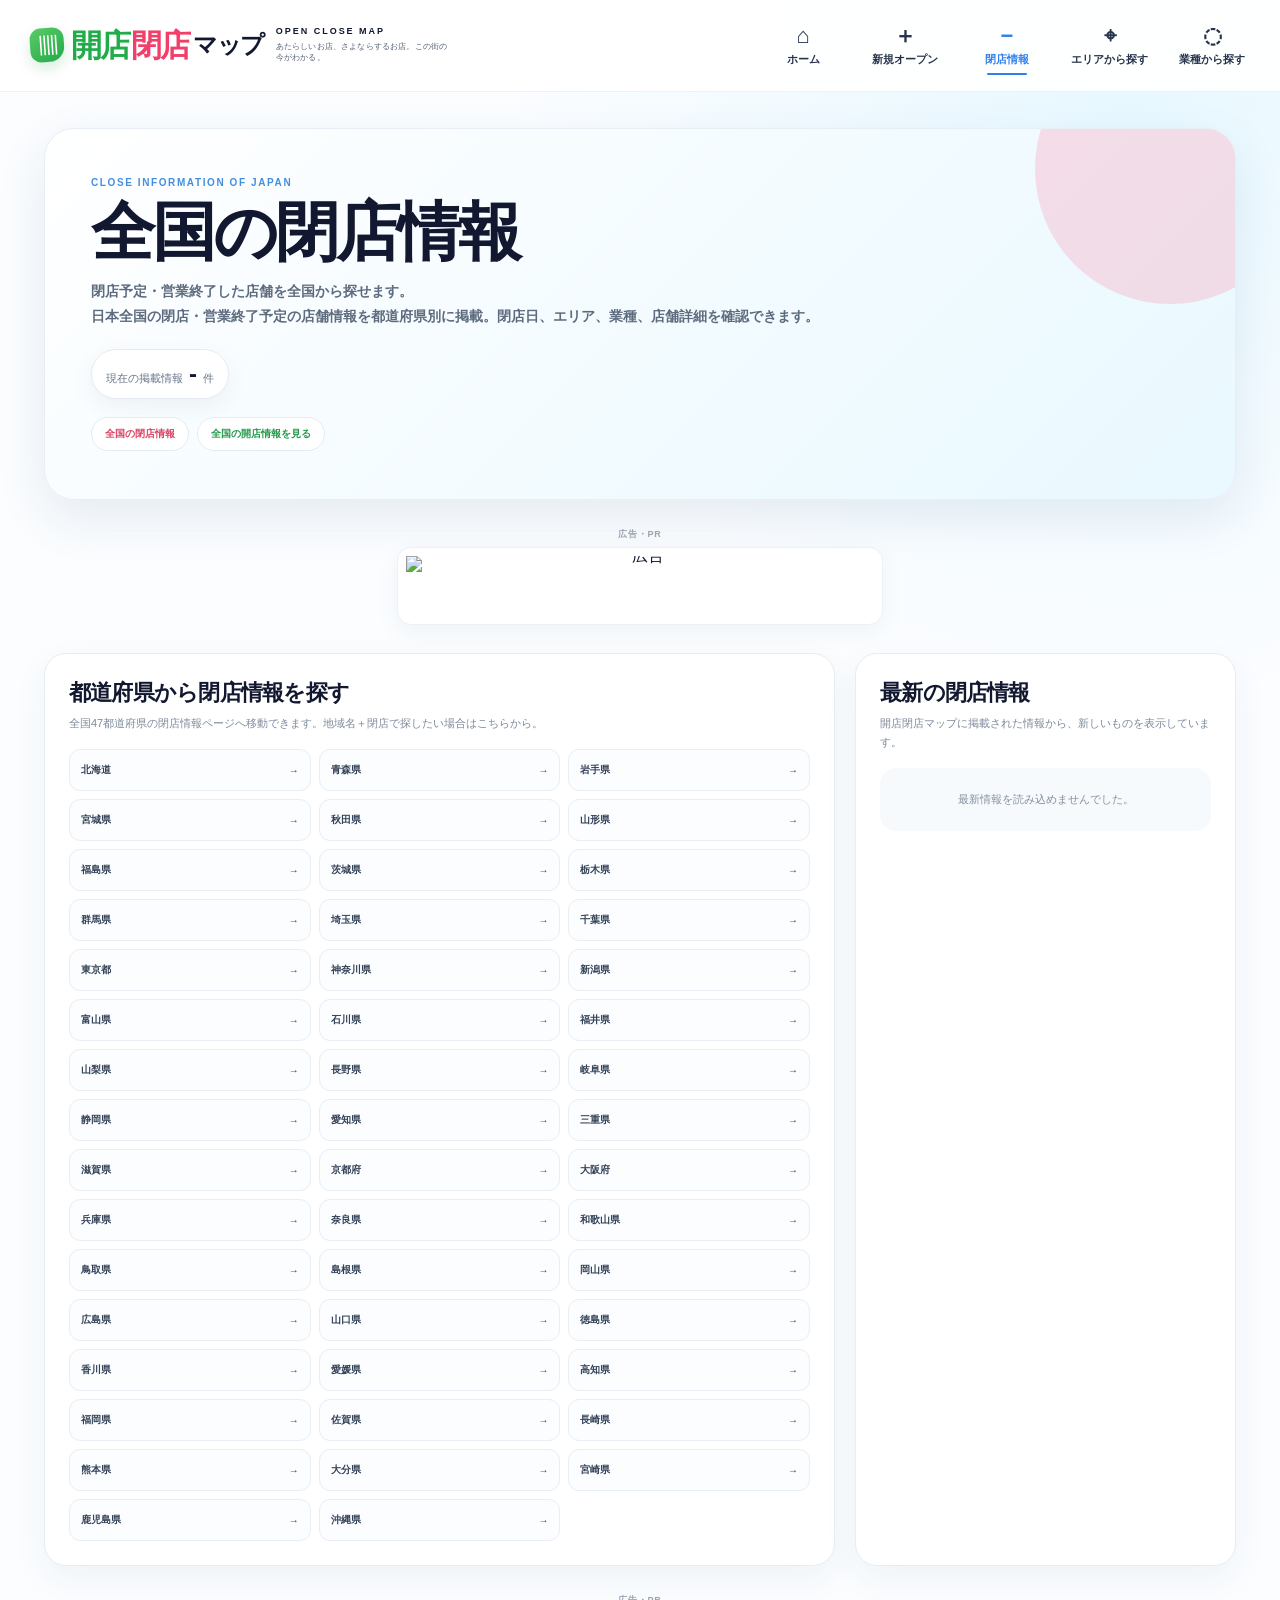
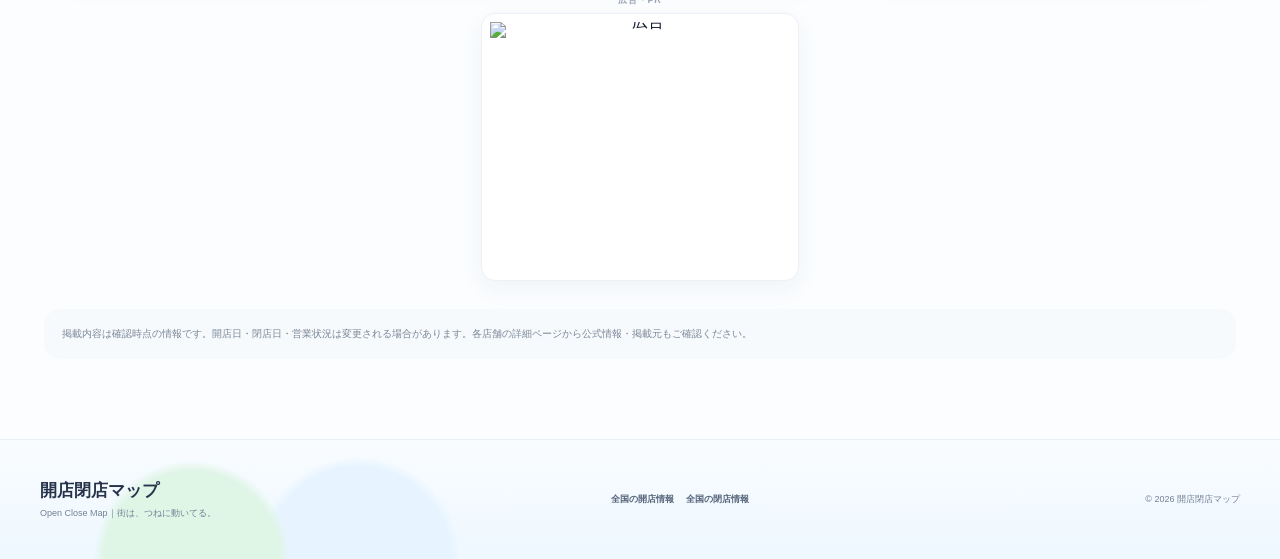
==== commit 597c0d29: "Route public clients and scheduled collectors to verified shared paid API" ====
--- a/close/index.html
+++ b/close/index.html
@@ -55,7 +55,7 @@
   <div class="status-page-note">掲載内容は確認時点の情報です。開店日・閉店日・営業状況は変更される場合があります。各店舗の詳細ページから公式情報・掲載元もご確認ください。</div>
 </main>
 <footer class="site-footer"><div><strong>開店閉店マップ</strong><span>Open Close Map｜街は、つねに動いてる。</span></div><div class="footer-seo-links"><a href="/open/">全国の開店情報</a><a href="/close/">全国の閉店情報</a></div><small>© 2026 開店閉店マップ</small></footer>
-<script src="/analytics.js"></script>
-<script src="/status-page.js"></script>
+<script src="/analytics.js?v=shared-20260910"></script>
+<script src="/status-page.js?v=shared-20260910"></script>
 </body>
 </html>
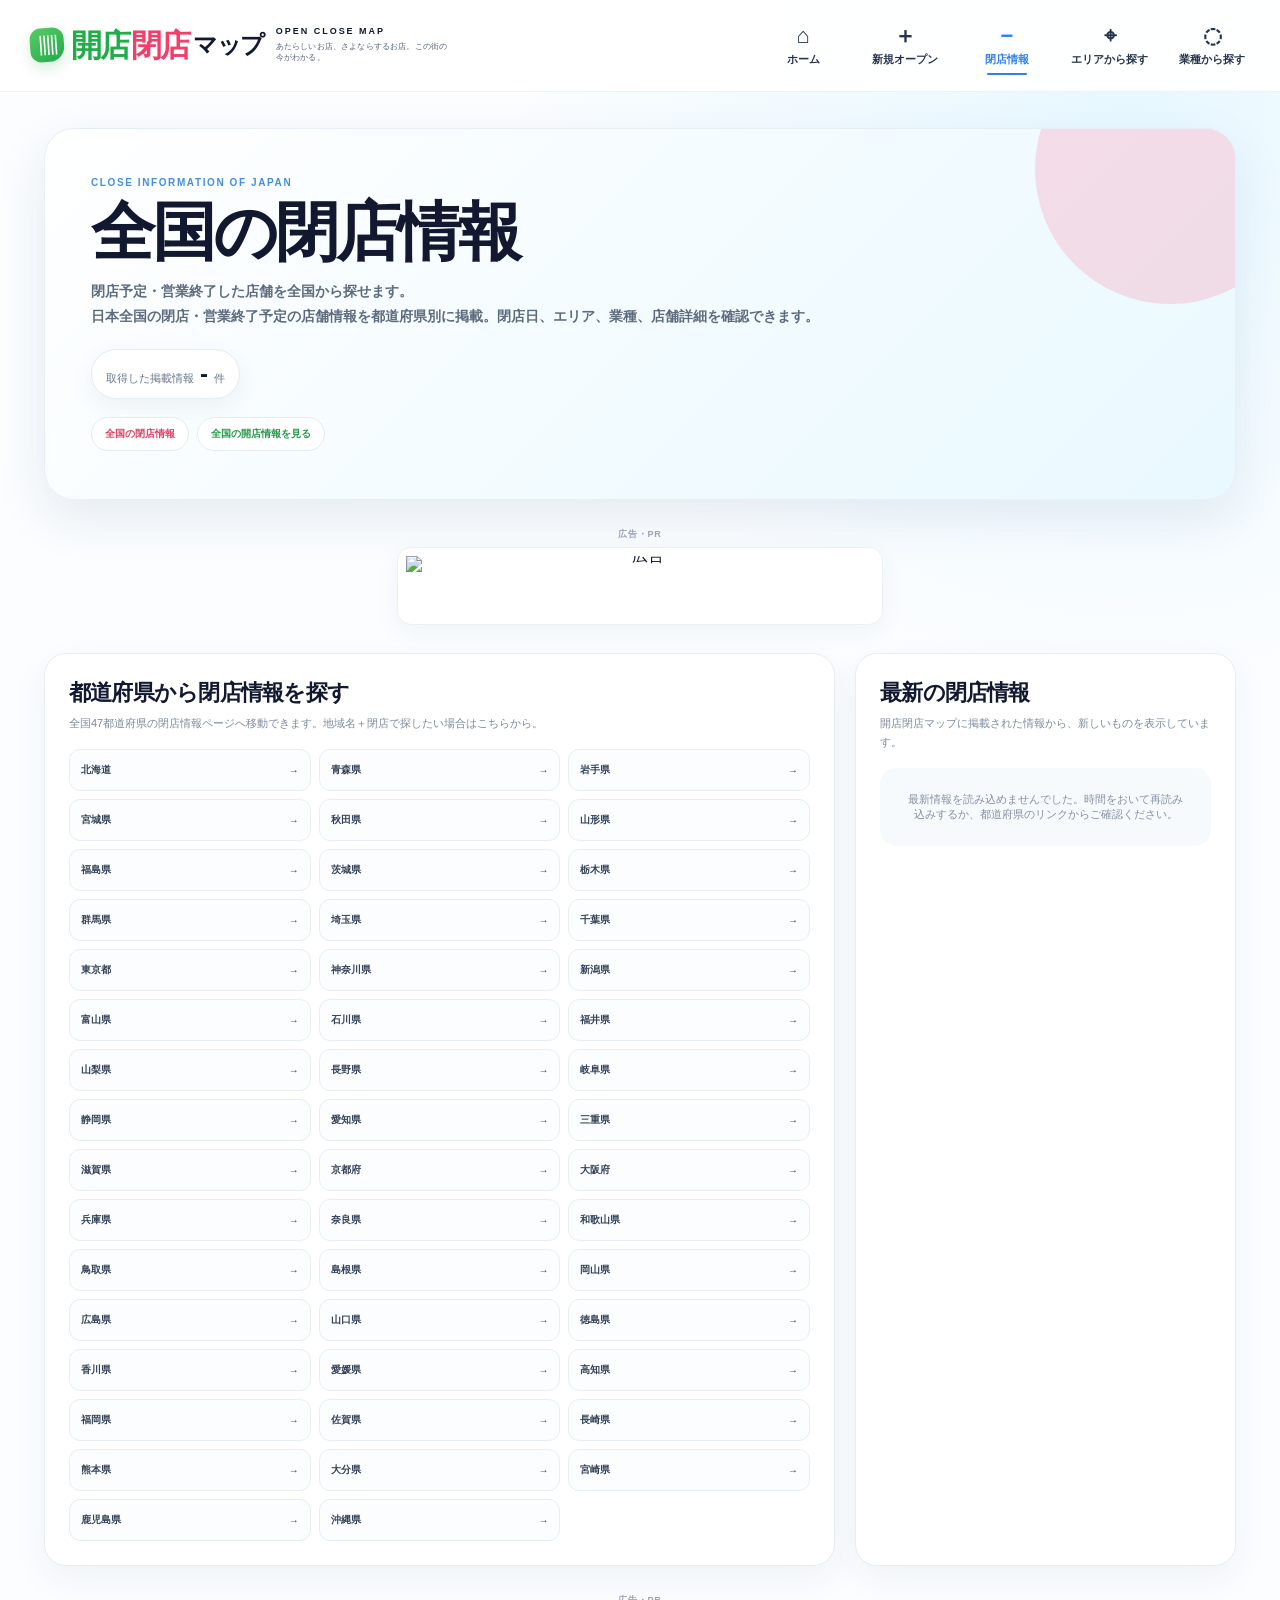
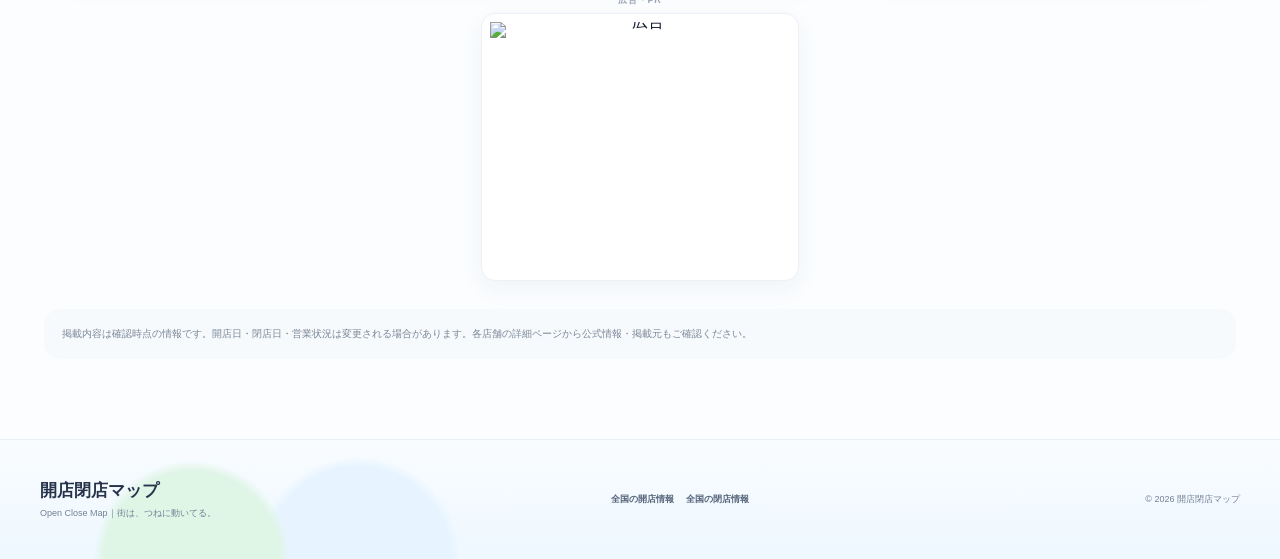
==== commit 40635d84: "Install approved map favicon across public pages" ====
--- a/close/index.html
+++ b/close/index.html
@@ -16,6 +16,11 @@
 <meta property="og:url" content="https://open-close-map.onrender.com/close/">
 <script type="application/ld+json">{"@context":"https://schema.org","@graph":[{"@type":"WebPage","name":"全国の閉店情報｜閉店予定・営業終了店舗一覧｜開店閉店マップ","url":"https://open-close-map.onrender.com/close/","description":"日本全国の閉店・営業終了予定の店舗情報を都道府県別に掲載。閉店日、エリア、業種、店舗詳細を確認できます。"},{"@type":"BreadcrumbList","itemListElement":[{"@type":"ListItem","position":1,"name":"トップ","item":"https://open-close-map.onrender.com/"},{"@type":"ListItem","position":2,"name":"全国の閉店情報","item":"https://open-close-map.onrender.com/close/"}]}]}</script>
 <script async src="https://pagead2.googlesyndication.com/pagead/js/adsbygoogle.js?client=ca-pub-5776658615046901" crossorigin="anonymous"></script>
+
+<!-- Approved Open Close Map site icons -->
+<link rel="icon" href="/favicon.ico" type="image/x-icon" sizes="16x16 32x32 48x48">
+<link rel="icon" href="/favicon-96x96.png" type="image/png" sizes="96x96">
+<link rel="apple-touch-icon" href="/apple-touch-icon.png" sizes="180x180">
 </head>
 <body data-status-page="closing">
 <header class="site-header">
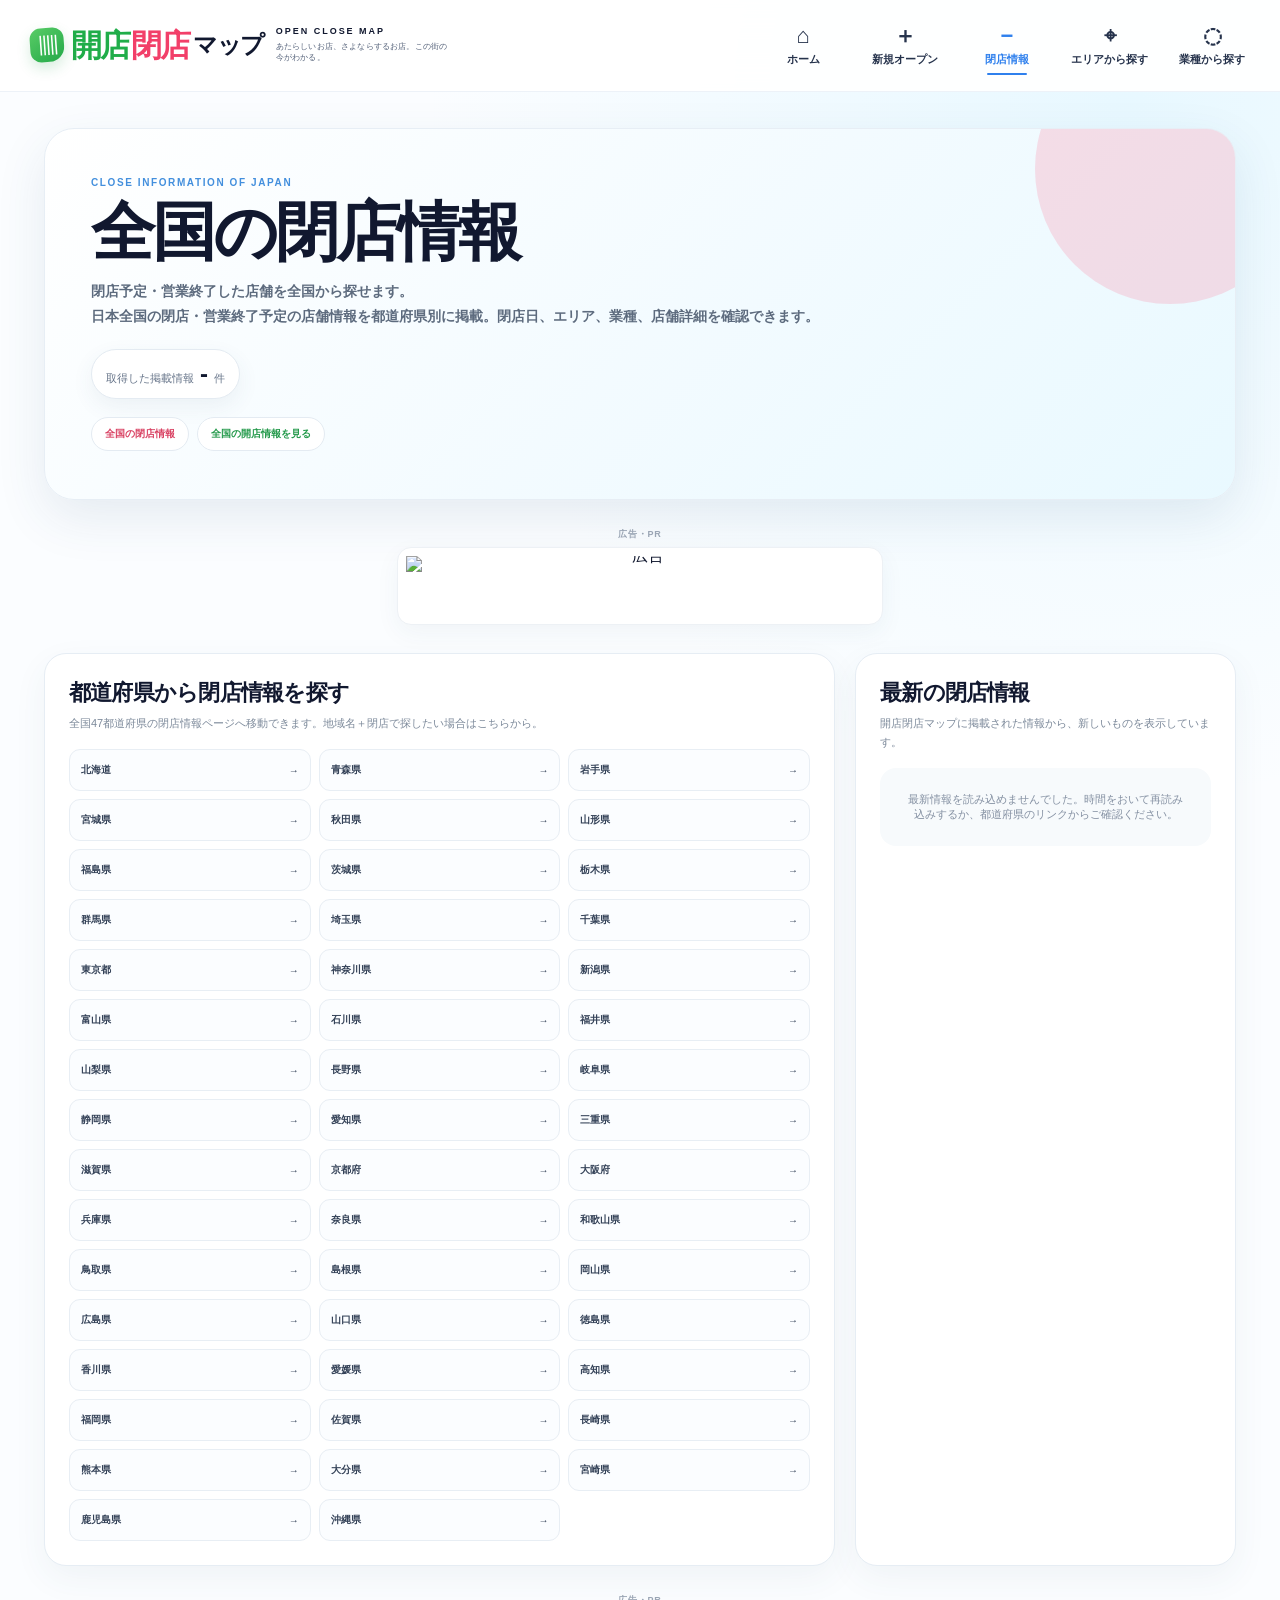
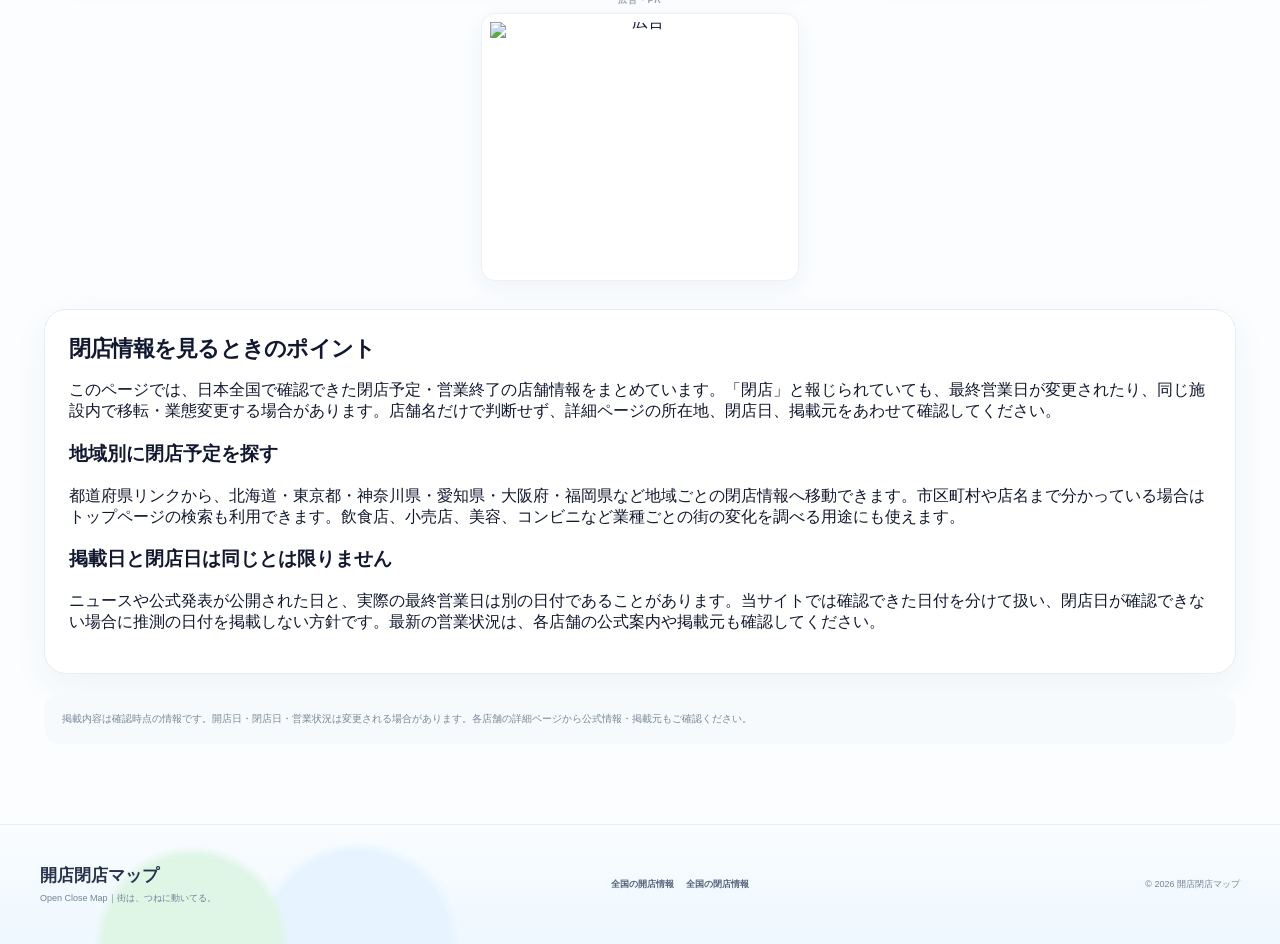
==== commit f92b226f: "Expand open and close landing page search content" ====
--- a/close/index.html
+++ b/close/index.html
@@ -4,7 +4,7 @@
 <meta charset="utf-8">
 <meta name="viewport" content="width=device-width,initial-scale=1">
 <title>全国の閉店情報｜閉店予定・営業終了店舗一覧｜開店閉店マップ</title>
-<meta name="description" content="日本全国の閉店・営業終了予定の店舗情報を都道府県別に掲載。閉店日、エリア、業種、店舗詳細を確認できます。">
+<meta name="description" content="全国の閉店予定・営業終了した店舗情報を都道府県別に掲載。閉店日、所在地、業種、店舗名、掲載元を確認でき、地域ごとの閉店情報を探せます。">
 <meta name="robots" content="index,follow,max-image-preview:large">
 <link rel="canonical" href="https://open-close-map.onrender.com/close/">
 <link rel="stylesheet" href="/styles.css">
@@ -57,6 +57,17 @@
       <div id="statusLatest" class="status-latest-list"><div class="empty">読み込み中...</div></div>
     </section>
   </div>
+  
+  <!-- SEO_CLOSE_DEPTH_20260915 -->
+  <section class="status-panel" aria-labelledby="closing-guide">
+    <h2 id="closing-guide">閉店情報を見るときのポイント</h2>
+    <p>このページでは、日本全国で確認できた閉店予定・営業終了の店舗情報をまとめています。「閉店」と報じられていても、最終営業日が変更されたり、同じ施設内で移転・業態変更する場合があります。店舗名だけで判断せず、詳細ページの所在地、閉店日、掲載元をあわせて確認してください。</p>
+    <h3>地域別に閉店予定を探す</h3>
+    <p>都道府県リンクから、北海道・東京都・神奈川県・愛知県・大阪府・福岡県など地域ごとの閉店情報へ移動できます。市区町村や店名まで分かっている場合はトップページの検索も利用できます。飲食店、小売店、美容、コンビニなど業種ごとの街の変化を調べる用途にも使えます。</p>
+    <h3>掲載日と閉店日は同じとは限りません</h3>
+    <p>ニュースや公式発表が公開された日と、実際の最終営業日は別の日付であることがあります。当サイトでは確認できた日付を分けて扱い、閉店日が確認できない場合に推測の日付を掲載しない方針です。最新の営業状況は、各店舗の公式案内や掲載元も確認してください。</p>
+  </section>
+
   <div class="status-page-note">掲載内容は確認時点の情報です。開店日・閉店日・営業状況は変更される場合があります。各店舗の詳細ページから公式情報・掲載元もご確認ください。</div>
 </main>
 <footer class="site-footer"><div><strong>開店閉店マップ</strong><span>Open Close Map｜街は、つねに動いてる。</span></div><div class="footer-seo-links"><a href="/open/">全国の開店情報</a><a href="/close/">全国の閉店情報</a></div><small>© 2026 開店閉店マップ</small></footer>
